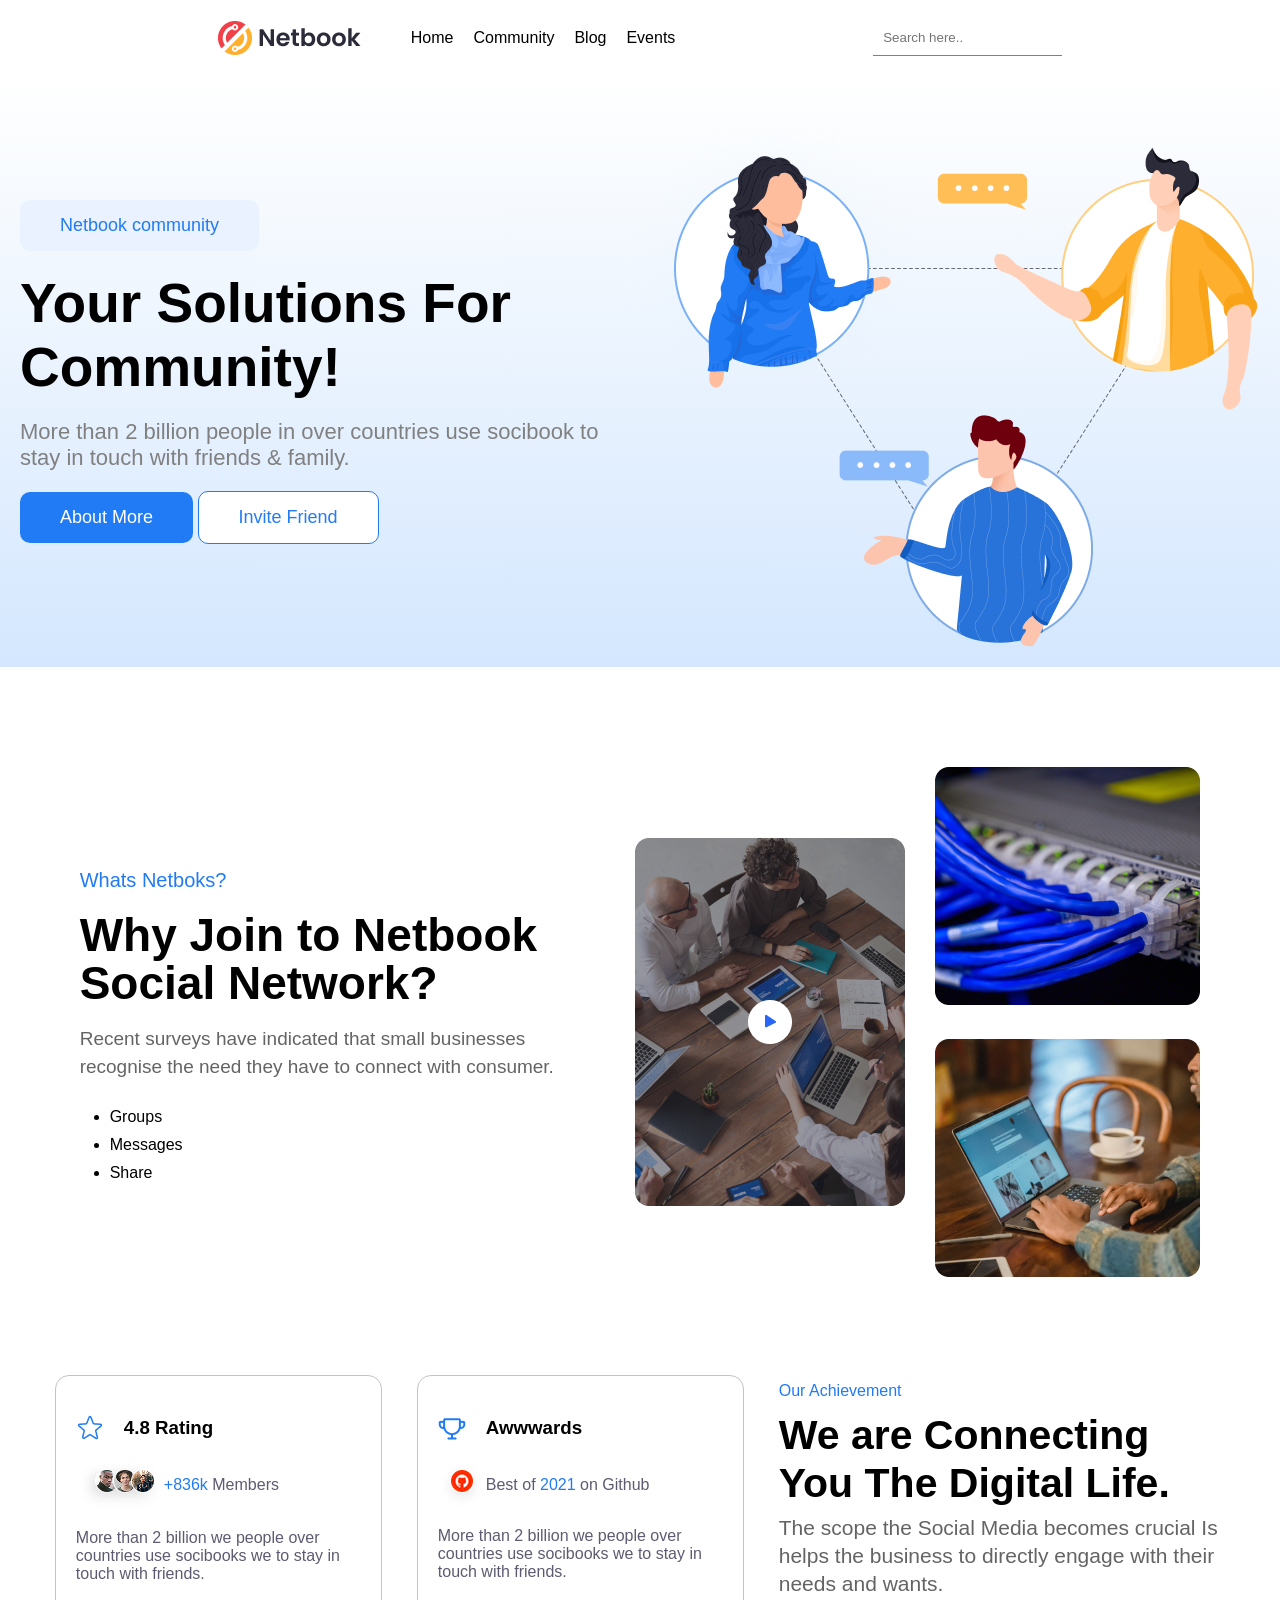
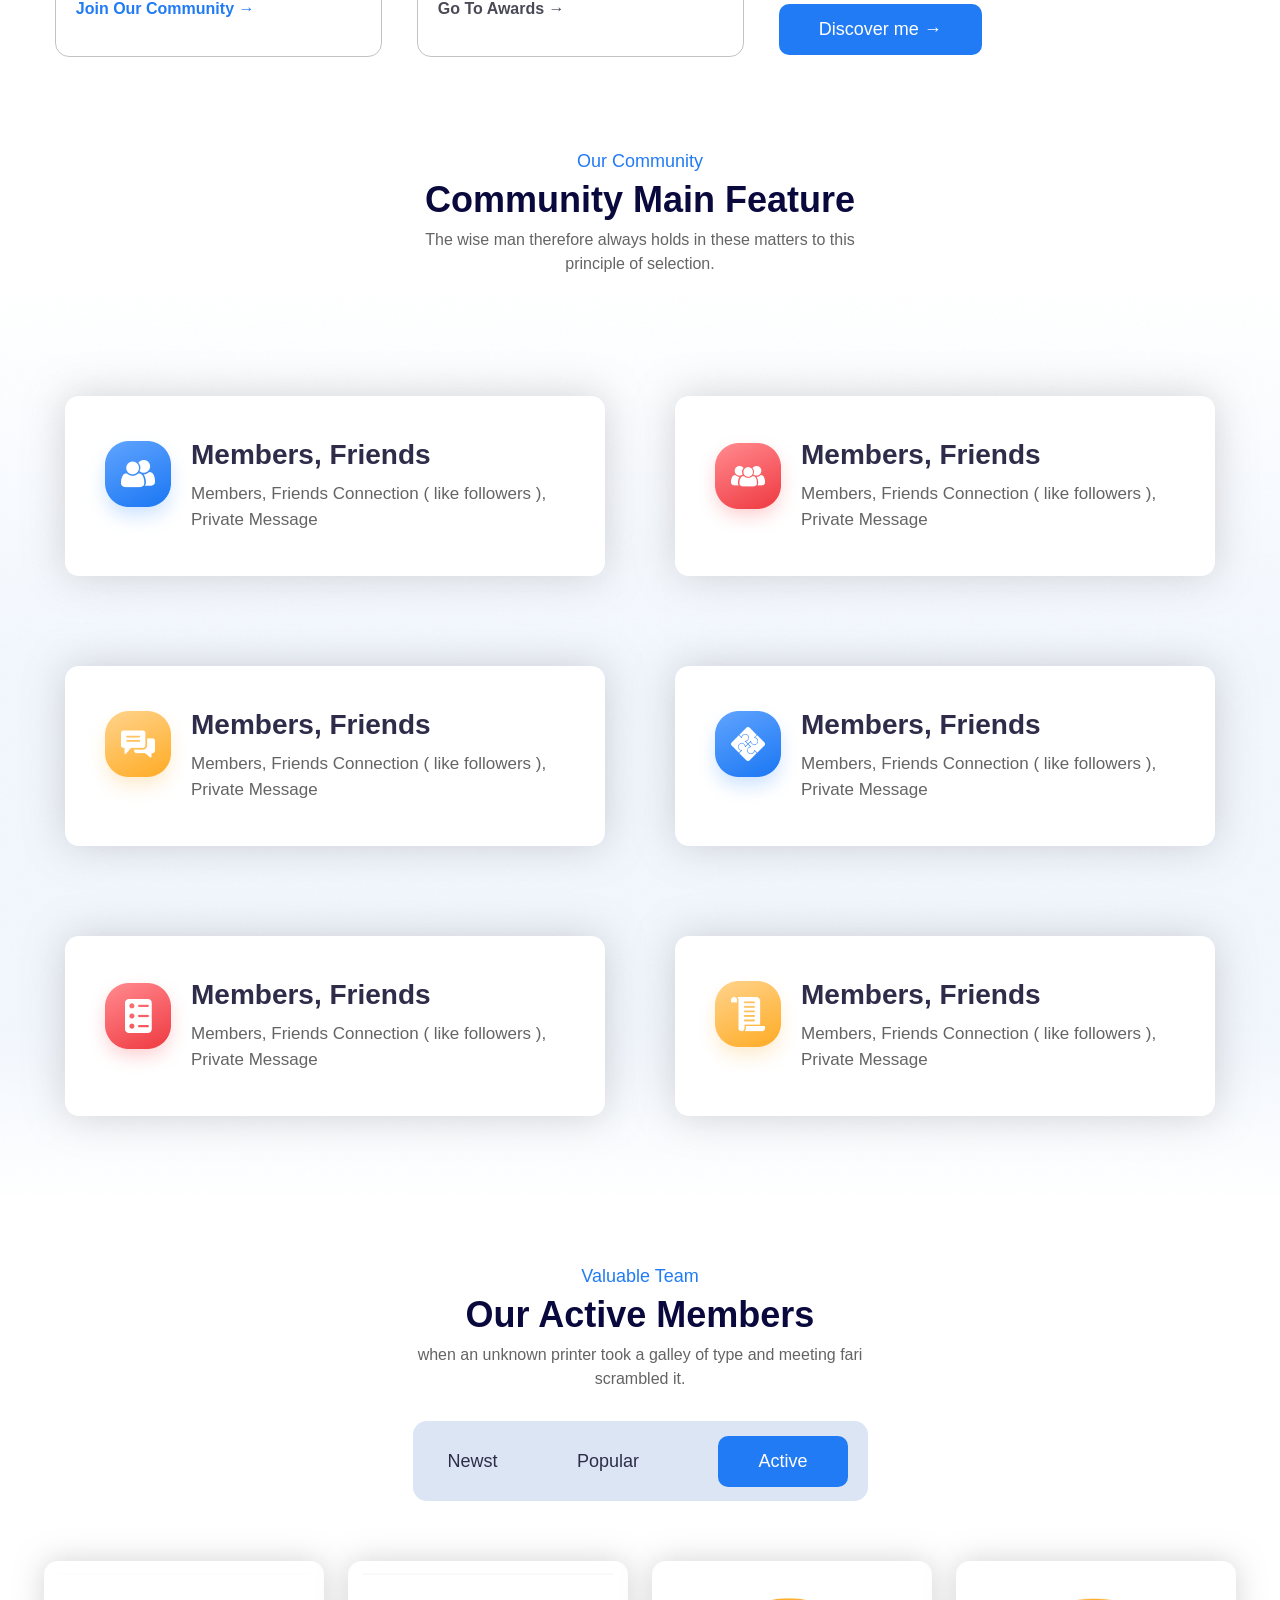
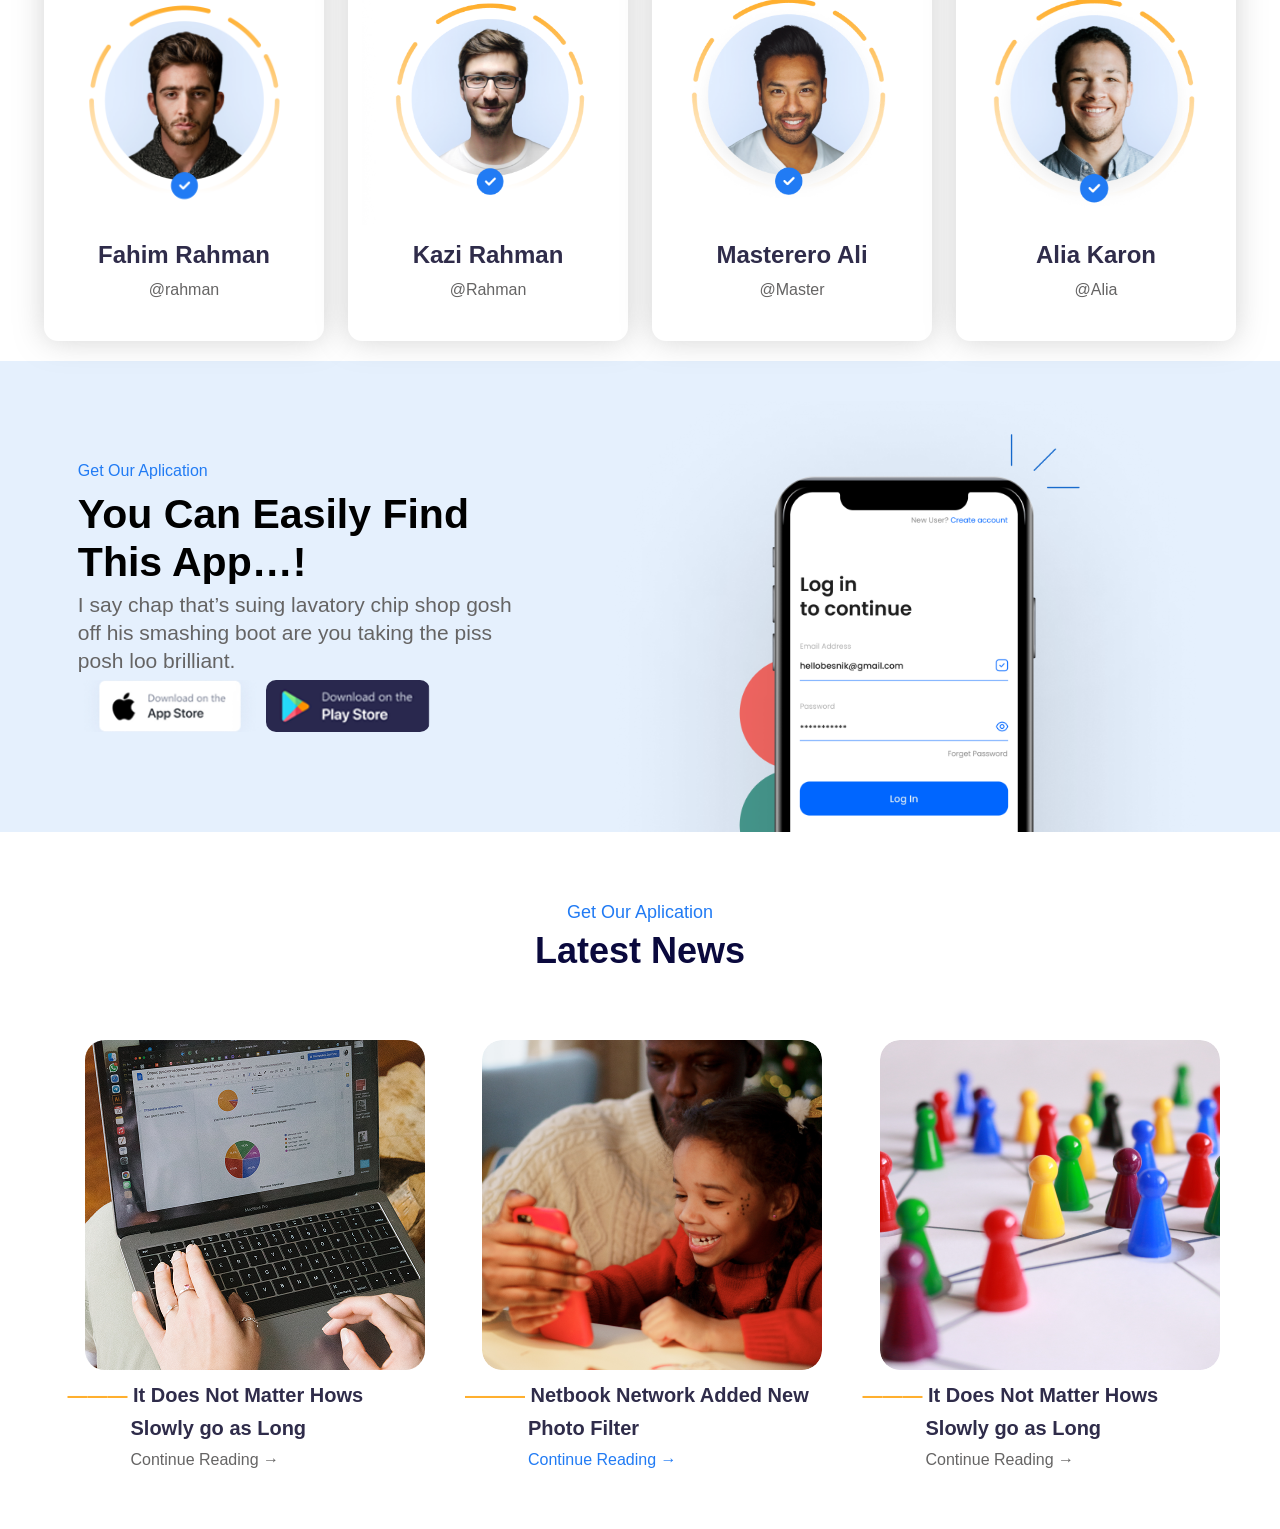
==== index.html @ cb1514e6 "first commit" ====
<!DOCTYPE html>
<html lang="en">

<head>
    <meta charset="UTF-8">
    <meta name="viewport" content="width=device-width, initial-scale=1.0">
    <title>Document</title>
    <link rel="stylesheet" href="./style.css">
</head>

<body>
    <header>
        <div>
            <img src="./forimg/logo (1).png" alt="">
            <nav>
                <p>Home</p>
                <p>Community</p>
                <p>Blog</p>
                <p>Events</p>
            </nav>
        </div>
        <input type="text" placeholder="Search here..">
    </header>
    <section class="section1">
        <aside>
            <button>Netbook community</button>
            <h1>Your Solutions For Community!</h1>
            <p>More than 2 billion people in over countries use socibook to stay in touch with friends & family.</p>
            <div>
                <button>About More</button>
                <button>Invite Friend</button>
            </div>
        </aside>
        <img src="./forimg/Iamge.png" alt="">
    </section>

    <section class="section2">
        <aside>
            <p class="pt">Whats Netboks?</p>
            <h1>Why Join to Netbook Social Network?</h1>
            <p>Recent surveys have indicated that small businesses recognise the need they have to connect with
                consumer.</p>
            <ul>
                <li>Groups</li>
                <li>Messages</li>
                <li>Share</li>
            </ul>
        </aside>
        <div class="main">
            <div><img src="./forimg/Image (4).png" alt=""></div>
            <div class="m2">
                <div><img src="./forimg/Image (5).png" alt=""></div>
                <div><img src="./forimg/Image (6).png" alt=""></div>
            </div>
        </div>
    </section>


    <section class="section3">
        <div class="card">
            <div style="display: flex;align-items: center;gap: 20px;">
                <img src="./forimg/Star.png" alt="">
                <h3>4.8 Rating</h3>
            </div>
            <div style="display: flex;align-items: center;gap: 0px;">
                <img src="./forimg/people.png" alt="">
                <p><span style="color: #217BF4;">+836k</span> Members</p>
            </div>
            <p>More than 2 billion we people over countries use socibooks we to stay in touch with friends.</p>
            <h4 style="color: rgba(33, 123, 244, 1);">Join Our Community →</h4>
        </div>

        <div class="card">
            <div style="display: flex;align-items: center;gap: 20px;">
                <img src="./forimg/Trophy.png" alt="">
                <h3>Awwwards</h3>
            </div>
            <div style="display: flex;align-items: center;gap: 0px;">
                <img src="./forimg/Ellipse 14.png" alt="">
                <p>Best of <span style="color: #217BF4;">2021</span> on Github</p>
            </div>
            <p>More than 2 billion we people over countries use socibooks we to stay in touch with friends.</p>
            <h4 style="color: rgba(74, 74, 86, 1);">Go To Awards →</h4>
        </div>

        <aside>
            <p class="pt">Our Achievement</p>
            <h1>We are Connecting You The Digital Life.</h1>
            <p>The scope the Social Media becomes crucial Is helps the business to directly engage with their needs and
                wants.</p>
            <button>Discover me →</button>
        </aside>
    </section>

    <div class="zag">
        <h3>Our Community</h3>
        <h1>Community Main Feature</h1>
        <p>The wise man therefore always holds in these matters to this principle of selection.</p>
    </div>
    <section class="section4">
        <div class="card2">
            <div><img src="./forimg/Icon (5).png" alt=""></div>
            <div class="rt">
                <h2>Members, Friends</h2>
                <p>Members, Friends Connection ( like followers ), Private Message</p>
            </div>
        </div>
        <div class="card2">
            <div><img src="./forimg/Icon (6).png" alt=""></div>
            <div class="rt">
                <h2>Members, Friends</h2>
                <p>Members, Friends Connection ( like followers ), Private Message</p>
            </div>
        </div>
        <div class="card2">
            <div><img src="./forimg/Icon (7).png" alt=""></div>
            <div class="rt">
                <h2>Members, Friends</h2>
                <p>Members, Friends Connection ( like followers ), Private Message</p>
            </div>
        </div>
        <div class="card2">
            <div><img src="./forimg/Icon (8).png" alt=""></div>
            <div class="rt">
                <h2>Members, Friends</h2>
                <p>Members, Friends Connection ( like followers ), Private Message</p>
            </div>
        </div>
        <div class="card2">
            <div><img src="./forimg/Icon (9).png" alt=""></div>
            <div class="rt">
                <h2>Members, Friends</h2>
                <p>Members, Friends Connection ( like followers ), Private Message</p>
            </div>
        </div>
        <div class="card2">
            <div><img src="./forimg/Icon (10).png" alt=""></div>
            <div class="rt">
                <h2>Members, Friends</h2>
                <p>Members, Friends Connection ( like followers ), Private Message</p>
            </div>
        </div>
    </section>


    <div class="zag">
        <h3>Valuable Team</h3>
        <h1>Our Active Members</h1>
        <p>when an unknown printer took a galley of type and meeting fari scrambled it.</p>
    </div>

    <div class="select">
        <p>Newst</p>
        <p>Popular</p>
        <button>Active</button>
    </div>

    <section class="section5">
        <div class="card3">
            <div><img src="./forimg/Снимок экрана 2026-04-15 143748.png" alt=""></div>
            <h3>Fahim Rahman</h3>
            <p>@rahman</p>
        </div>
        <div class="card3">
            <div><img src="./forimg/Снимок экрана 2026-04-15 144912.png" alt=""></div>
            <h3>Kazi Rahman</h3>
            <p>@Rahman</p>
        </div>
        <div class="card3">
            <div><img src="./forimg/Снимок экрана 2026-04-15 144922.png" alt=""></div>
            <h3>Masterero Ali</h3>
            <p>@Master</p>
        </div>
        <div class="card3">
            <div><img src="./forimg/Снимок экрана 2026-04-15 144932.png" alt=""></div>
            <h3>Alia Karon</h3>
            <p>@Alia</p>
        </div>
    </section>


    <section class="section6">
        <aside>
            <p class="pt">Get Our Aplication</p>
            <h1>You Can Easily Find This App…!</h1>
            <p>I say chap that’s suing lavatory chip shop gosh off his smashing boot are you taking the piss posh loo
                brilliant.</p>
            <div>
                <button></button>
                <button class="bt22"></button>
            </div>
        </aside>

        <img src="./forimg/mobile muckup.png" alt="">
    </section>


    <div class="zag">
        <h3>Get Our Aplication</h3>
        <h1>Latest News</h1>
    </div>

    <section class="section7">
        <div class="card4">
            <div><img src="./forimg/pexels-meruyert-gonullu-6589064.png" alt=""></div>
            <h3><span style="color: rgba(255, 175, 46, 1);">———</span> It Does Not Matter Hows </h3>
            <h3 style="margin-left: 18%;">Slowly go as Long</h3>
            <p style="margin-left: 18%;">Continue Reading →</p>
        </div>
        <div class="card4">
            <div><img src="./forimg/Image (7).png" alt=""></div>
            <h3><span style="color: rgba(255, 175, 46, 1);">———</span> Netbook Network Added New</h3>
            <h3 style="margin-left: 18%;">Photo Filter</h3>
            <p style="color: #217BF4;margin-left: 18%;">Continue Reading →</p>
        </div>
        <div class="card4">
            <div><img src="./forimg/Image (8).png" alt=""></div>
            <h3><span style="color: rgba(255, 175, 46, 1);">———</span> It Does Not Matter Hows </h3>
            <h3 style="margin-left: 18%;">Slowly go as Long</h3>
            <p style="margin-left: 18%;">Continue Reading →</p>
        </div>
    </section>

</body>

</html>
---- style.css ----
* {
  margin: 0;
  padding: 0;
  font-family: sans-serif;
}

header {
  display: flex;
  justify-content: space-evenly;
  align-items: center;
  padding: 20px;
  max-width: 1250px;
  margin: auto;
}
header div {
  display: flex;
  gap: 50px;
  align-items: center;
}
header div nav {
  display: flex;
  gap: 20px;
}
header input {
  padding: 10px;
  border: none;
  outline: none;
  border-bottom: 1px solid gray;
}

.section1 {
  display: flex;
  justify-content: space-evenly;
  align-items: center;
  padding: 20px;
  max-width: 1250px;
  margin: auto;
  background: linear-gradient(rgba(212, 231, 254, 0), rgb(212, 231, 254));
}
.section1 aside {
  display: flex;
  flex-direction: column;
  gap: 20px;
  align-items: start;
}
.section1 aside h1 {
  font-size: 55px;
}
.section1 aside p {
  font-size: 22px;
  color: gray;
}
.section1 aside button {
  padding: 15px 40px;
  font-size: 18px;
  background-color: #217BF4;
  border: none;
  border-radius: 10px;
  color: white;
  background-color: #E9F2FE;
  color: #217BF4;
}
.section1 aside div button {
  padding: 15px 40px;
  font-size: 18px;
  background-color: #217BF4;
  border: none;
  border-radius: 10px;
  color: white;
}
.section1 aside div button:last-child {
  padding: 15px 40px;
  font-size: 18px;
  background-color: #217BF4;
  border: none;
  border-radius: 10px;
  color: white;
  border: 1px solid #217BF4;
  color: #217BF4;
  background-color: white;
}

.section2 {
  display: flex;
  justify-content: space-evenly;
  align-items: center;
  padding: 20px;
  max-width: 1250px;
  margin: auto;
  margin-top: 80px;
}
.section2 .main {
  display: flex;
  align-items: center;
  gap: 30px;
}
.section2 .main .m2 {
  display: flex;
  flex-direction: column;
  row-gap: 30px;
}
.section2 aside {
  width: 40%;
  height: 350px;
  display: flex;
  flex-direction: column;
  justify-content: space-evenly;
}
.section2 aside h1 {
  font-size: 46px;
  font-weight: 700;
  line-height: 48px;
}
.section2 aside .pt {
  font-size: 20px;
  color: rgb(33, 123, 244);
}
.section2 aside p {
  font-size: 19px;
  line-height: 28px;
  font-weight: 400;
  color: rgb(101, 100, 100);
}
.section2 aside ul {
  margin-left: 30px;
}
.section2 aside ul li {
  margin-top: 10px;
}

.section3 {
  display: flex;
  justify-content: space-evenly;
  align-items: center;
  padding: 20px;
  max-width: 1250px;
  margin: auto;
  align-items: center;
  margin-top: 50px;
}
.section3 .card {
  width: 23%;
  height: 240px;
  padding: 20px;
  display: flex;
  flex-direction: column;
  justify-content: space-evenly;
  border: 1px solid rgba(94, 94, 94, 0.37);
  border-radius: 14px;
  align-items: start;
}
.section3 .card p {
  color: rgb(93, 91, 112);
}
.section3 aside {
  width: 36%;
  height: 290px;
  display: flex;
  flex-direction: column;
  justify-content: space-evenly;
  align-items: start;
}
.section3 aside h1 {
  font-size: 41px;
  font-weight: 700;
  line-height: 48px;
}
.section3 aside .pt {
  font-size: 16px;
  color: rgb(33, 123, 244);
}
.section3 aside p {
  font-size: 21px;
  line-height: 28px;
  font-weight: 400;
  color: rgb(101, 100, 100);
}
.section3 aside ul {
  margin-left: 30px;
}
.section3 aside ul li {
  margin-top: 10px;
}
.section3 aside button {
  padding: 15px 40px;
  font-size: 18px;
  background-color: #217BF4;
  border: none;
  border-radius: 10px;
  color: white;
}

.zag {
  max-width: 460px;
  text-align: center;
  margin: auto;
  margin-top: 70px;
}
.zag h3 {
  font-size: 18px;
  color: rgb(33, 123, 244);
  font-weight: 500;
}
.zag h1 {
  font-size: 36px;
  font-weight: 700;
  line-height: 36px;
  color: rgb(10, 9, 61);
  margin-top: 10px;
}
.zag p {
  font-size: 16px;
  font-weight: 400;
  line-height: 24px;
  color: rgb(101, 100, 100);
  margin-top: 10px;
}

.section4 {
  display: flex;
  justify-content: space-evenly;
  align-items: center;
  padding: 20px;
  max-width: 1250px;
  margin: auto;
  flex-wrap: wrap;
  gap: 70px;
  justify-content: center;
  margin-top: 20px;
  background-image: url(./forimg/base.png);
  background-position: center;
  background-repeat: no-repeat;
  background-size: cover;
  padding-bottom: 80px;
  padding-top: 80px;
}
.section4 .card2 {
  width: 500px;
  height: 140px;
  background-color: rgb(255, 255, 255);
  padding: 20px;
  display: flex;
  justify-content: space-evenly;
  align-items: center;
  border-radius: 14px;
  box-shadow: 0px 0px 40px rgba(128, 128, 128, 0.34);
  margin-top: 20px;
}
.section4 .card2 h2 {
  font-size: 28px;
  font-weight: 600;
  color: rgb(47, 44, 74);
  margin-bottom: 10px;
}
.section4 .card2 p {
  font-size: 17px;
  font-weight: 400;
  line-height: 26px;
  color: rgb(101, 100, 100);
}

.select {
  width: 400px;
  height: 40px;
  background-color: rgba(0, 72, 168, 0.14);
  margin: auto;
  margin-top: 30px;
  padding: 20px 35px;
  padding-right: 20px;
  display: flex;
  justify-content: space-between;
  align-items: center;
  border-radius: 14px;
}
.select p {
  font-size: 18px;
  font-weight: 500;
  color: rgb(47, 44, 74);
}
.select button {
  padding: 15px 40px;
  font-size: 18px;
  background-color: #217BF4;
  border: none;
  border-radius: 10px;
  color: white;
}

.section5 {
  display: flex;
  justify-content: space-evenly;
  align-items: center;
  padding: 20px;
  max-width: 1250px;
  margin: auto;
  margin-top: 40px;
}
.section5 .card3 {
  width: 280px;
  height: 350px;
  background-color: rgb(255, 255, 255);
  display: flex;
  flex-direction: column;
  align-items: center;
  justify-content: space-evenly;
  text-align: center;
  box-shadow: 0px 0px 30px rgba(128, 128, 128, 0.341);
  border-radius: 14px;
  padding-bottom: 30px;
}
.section5 .card3 img {
  width: 90%;
}
.section5 .card3 h3 {
  font-size: 24px;
  font-weight: 600;
  color: rgb(47, 44, 74);
}
.section5 .card3 p {
  font-size: 16px;
  font-weight: 400;
  color: rgb(101, 100, 100);
}

.section6 {
  display: flex;
  justify-content: space-evenly;
  align-items: center;
  padding: 20px;
  max-width: 1250px;
  margin: auto;
  background-color: rgb(229, 240, 253);
  margin-bottom: 70px;
}
.section6 aside {
  width: 36%;
  height: 290px;
  display: flex;
  flex-direction: column;
  justify-content: space-evenly;
  align-items: start;
}
.section6 aside h1 {
  font-size: 41px;
  font-weight: 700;
  line-height: 48px;
}
.section6 aside .pt {
  font-size: 16px;
  color: rgb(33, 123, 244);
}
.section6 aside p {
  font-size: 21px;
  line-height: 28px;
  font-weight: 400;
  color: rgb(101, 100, 100);
}
.section6 aside ul {
  margin-left: 30px;
}
.section6 aside ul li {
  margin-top: 10px;
}
.section6 aside button {
  padding: 15px 40px;
  font-size: 18px;
  background-color: #217BF4;
  border: none;
  border-radius: 10px;
  color: white;
  background-image: url(./forimg/image\ 288.png);
  background-position: center;
  background-size: cover;
  background-repeat: no-repeat;
  padding: 0;
  width: 184px;
  height: 52px;
  background-color: rgba(0, 0, 255, 0);
}
.section6 aside .bt22 {
  padding: 15px 40px;
  font-size: 18px;
  background-color: #217BF4;
  border: none;
  border-radius: 10px;
  color: white;
  background-image: url(./forimg/image\ 289\ \(2\).png);
  background-position: center;
  background-size: cover;
  background-repeat: no-repeat;
  padding: 0;
  width: 164px;
  height: 52px;
  background-color: rgba(0, 0, 255, 0);
}
.section6 img {
  width: 50%;
  position: relative;
  top: 20px;
}

.section7 {
  display: flex;
  justify-content: space-evenly;
  align-items: center;
  padding: 20px;
  max-width: 1250px;
  margin: auto;
  margin-top: 40px;
}
.section7 .card4 {
  width: 350px;
  height: 450px;
  background-color: rgb(255, 255, 255);
  display: flex;
  flex-direction: column;
  align-items: start;
  justify-content: space-evenly;
  text-align: left;
  padding-bottom: 30px;
}
.section7 .card4 img {
  width: 100%;
  border-radius: 20px;
  margin-left: 5%;
}
.section7 .card4 h3 {
  font-size: 20px;
  font-weight: 600;
  color: rgb(47, 44, 74);
}
.section7 .card4 p {
  font-size: 16px;
  font-weight: 400;
  color: rgb(101, 100, 100);
}/*# sourceMappingURL=style.css.map */
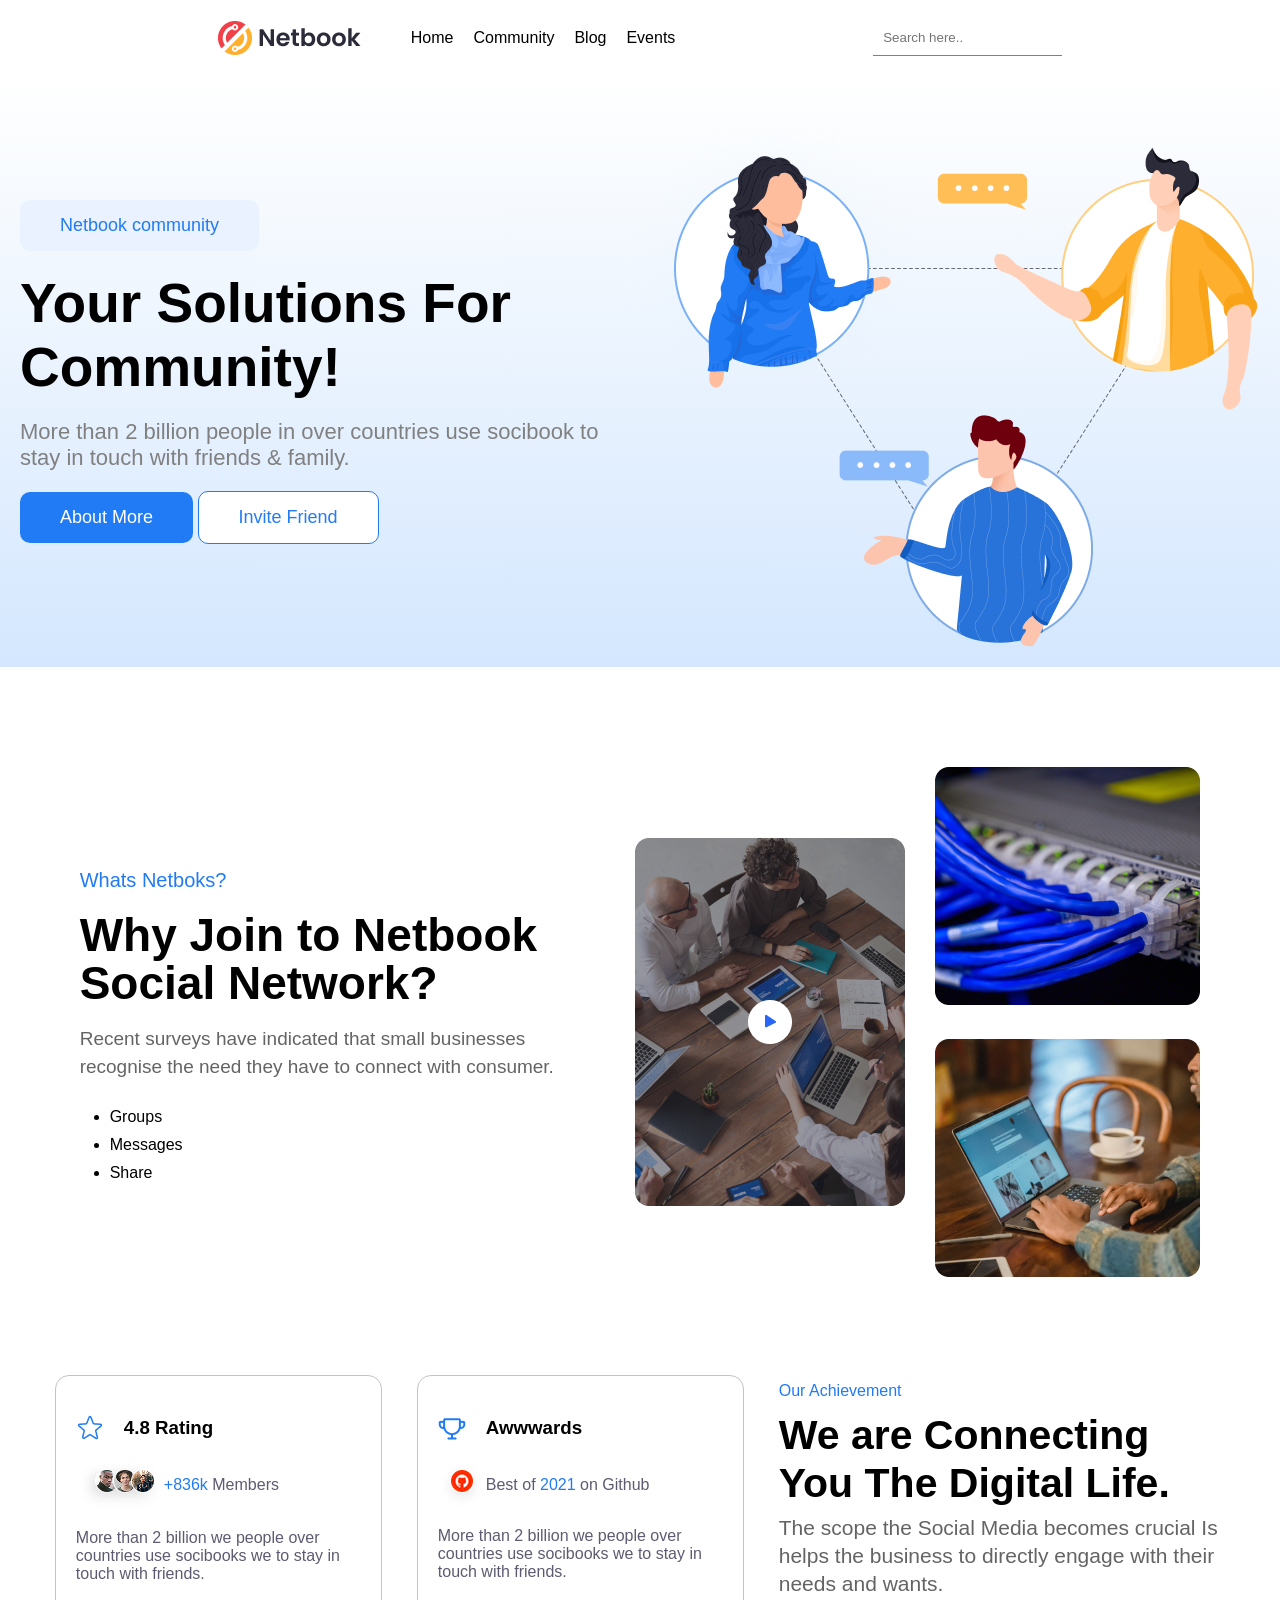
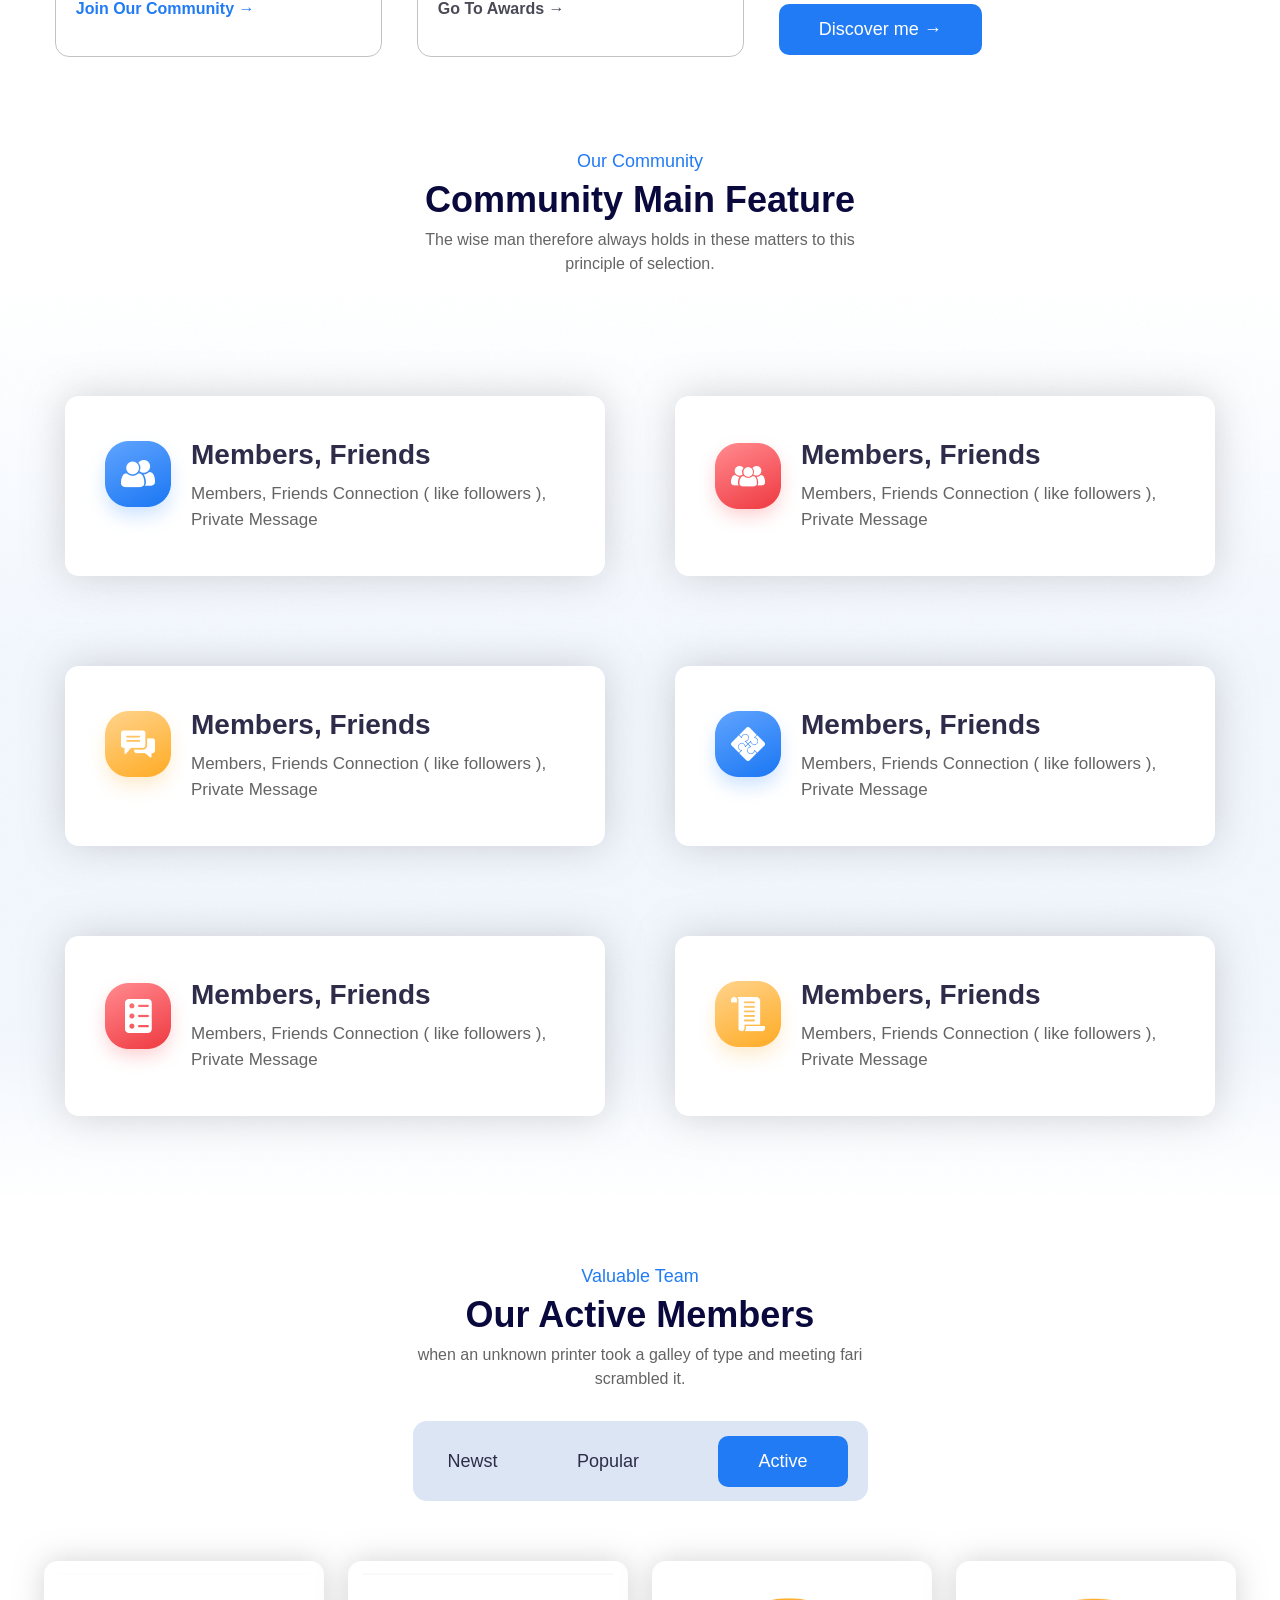
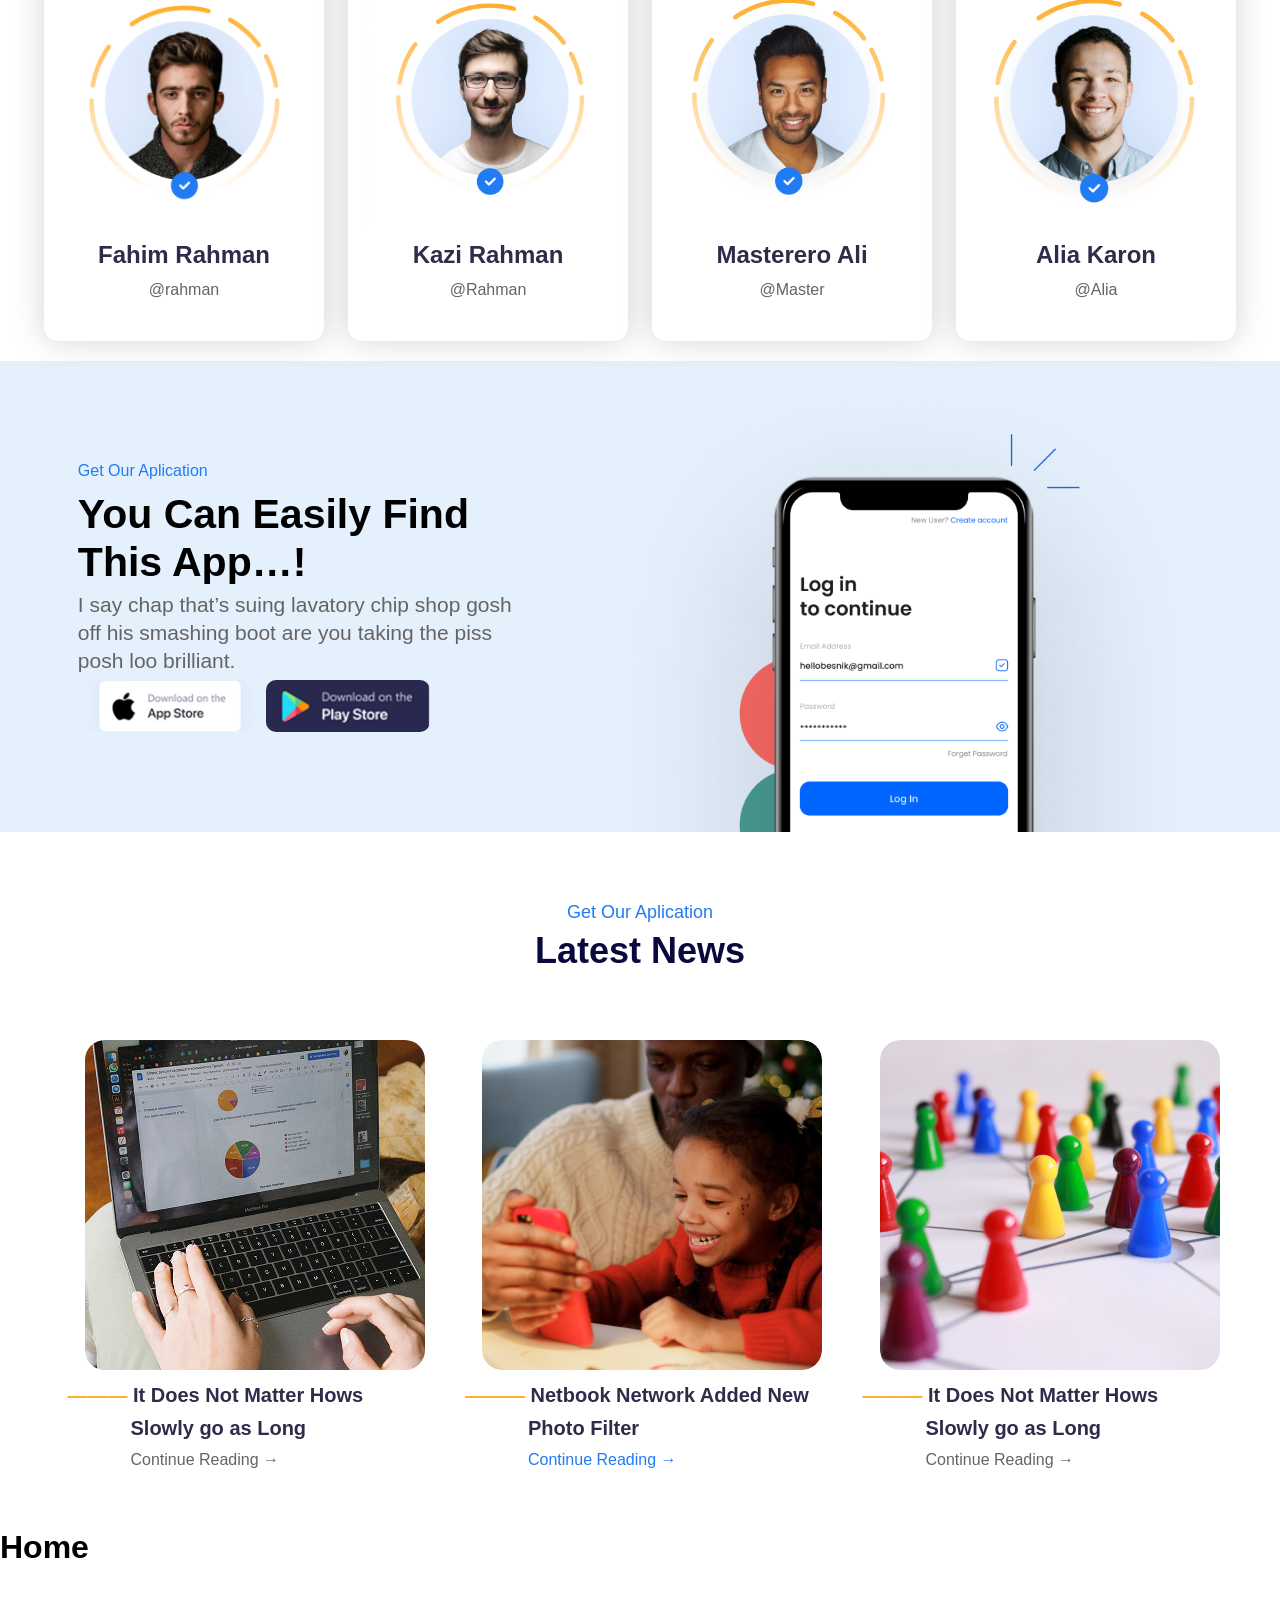
==== commit 4b6692be: "I wanna add footer" ====
--- a/index.html
+++ b/index.html
@@ -220,7 +220,20 @@
             <p style="margin-left: 18%;">Continue Reading →</p>
         </div>
     </section>
-
+    <footer>
+        <div class="foot1">
+            <div class="minifoot">
+                <h1>
+                    Home
+                </h1>
+                <BR></BR>
+                <p>Home
+                    Community
+                    Events
+                    Contact</p>
+            </div>
+        </div>
+    </footer>
 </body>
 
 </html>
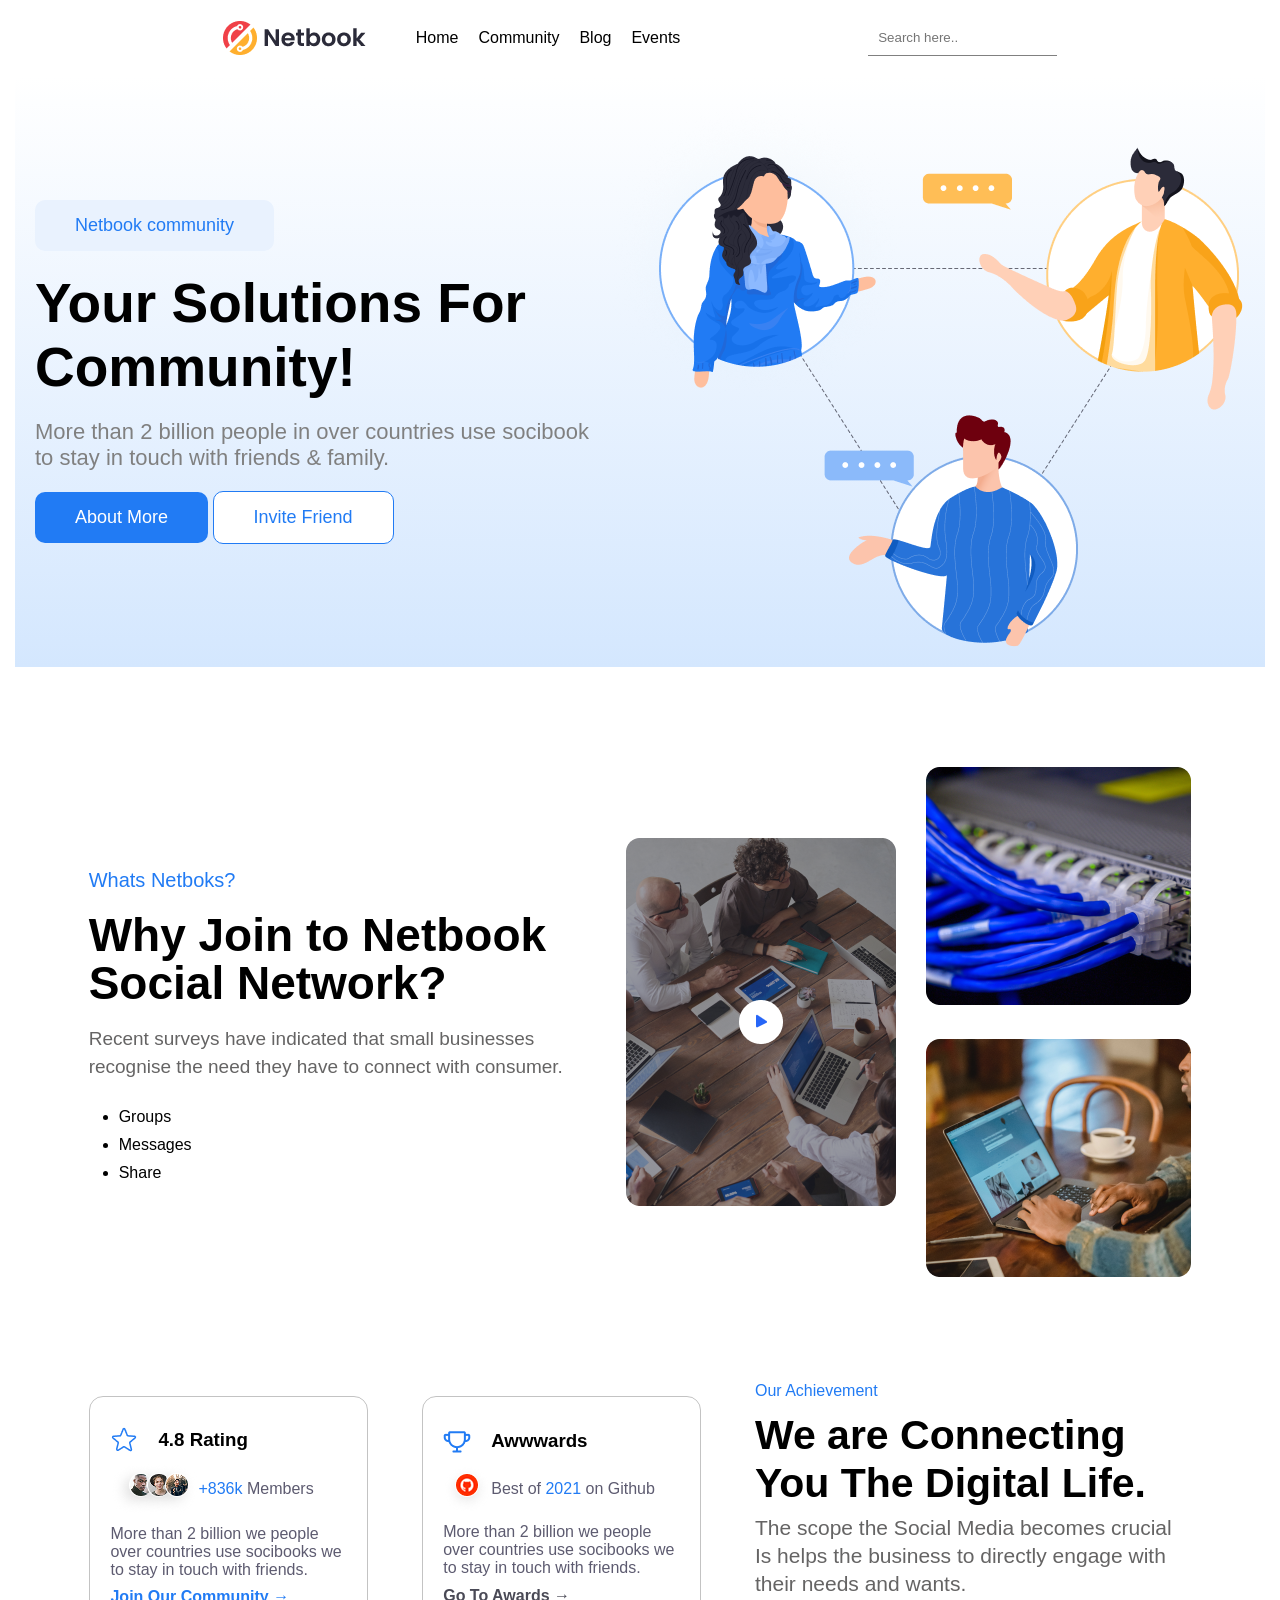
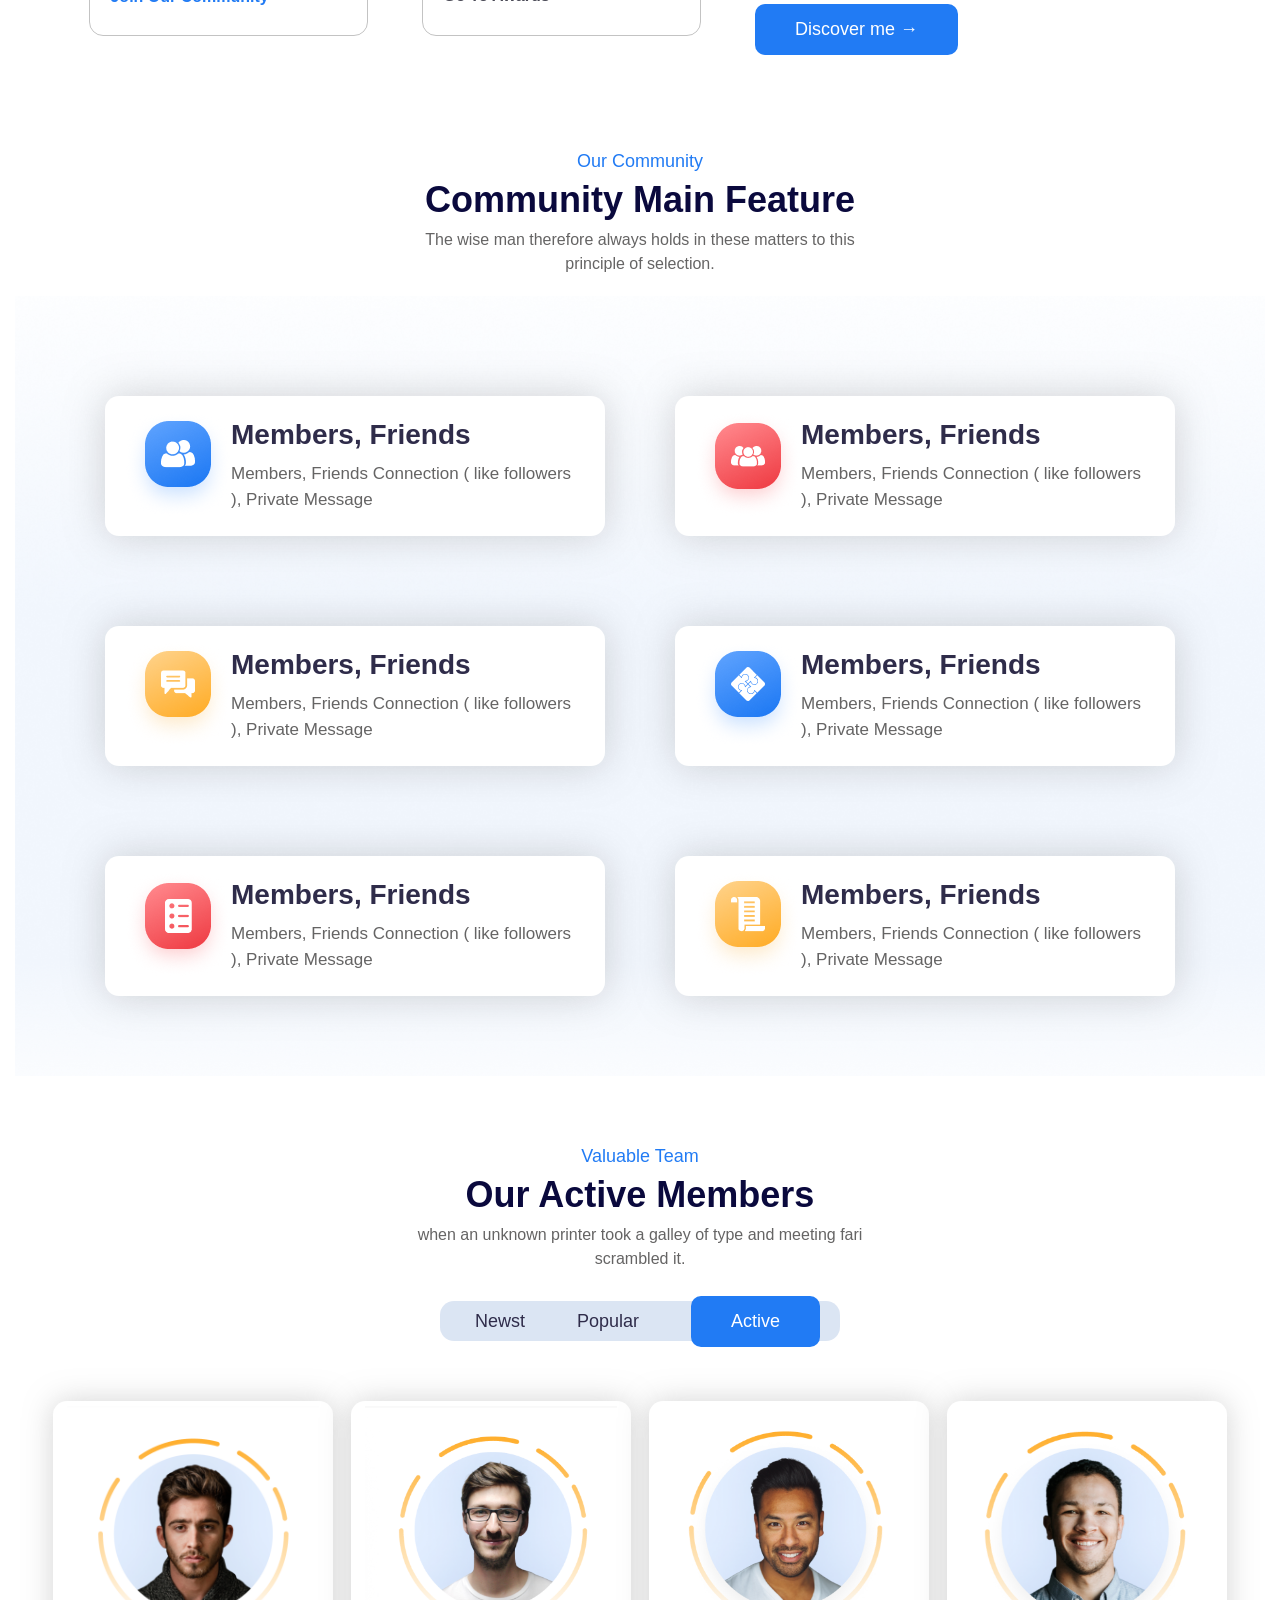
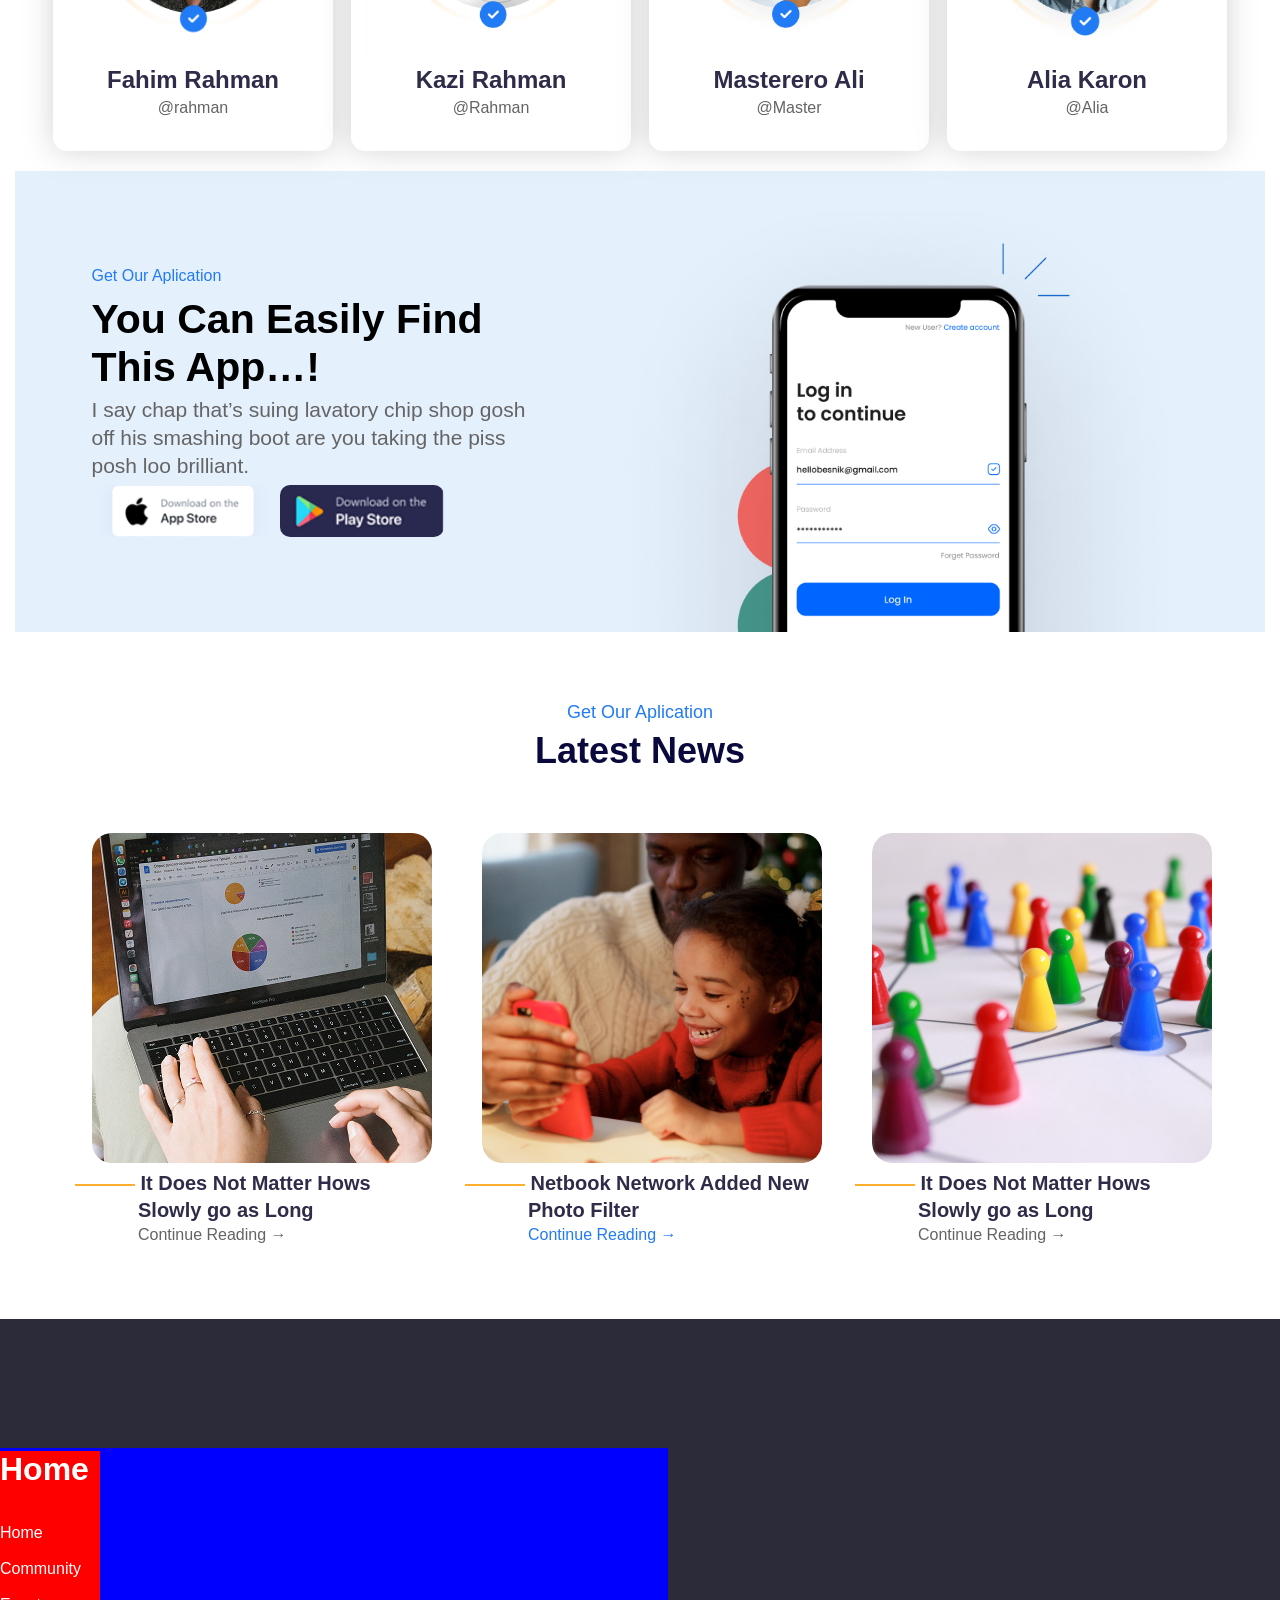
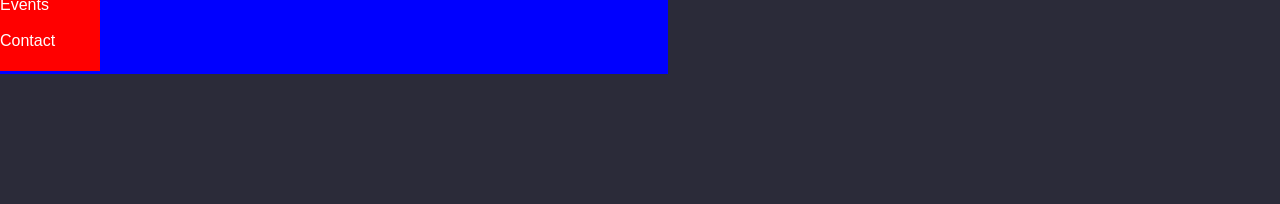
==== commit 968a7018: "I improved footer design" ====
--- a/index.html
+++ b/index.html
@@ -228,8 +228,11 @@
                 </h1>
                 <BR></BR>
                 <p>Home
+                    <BR></BR>
                     Community
+                    <BR></BR>
                     Events
+                    <BR></BR>
                     Contact</p>
             </div>
         </div>
--- a/style.css
+++ b/style.css
@@ -2,6 +2,7 @@
   margin: 0;
   padding: 0;
   font-family: sans-serif;
+  box-sizing: border-box;
 }
 
 header {
@@ -433,4 +434,36 @@
   font-size: 16px;
   font-weight: 400;
   color: rgb(101, 100, 100);
+}
+
+footer {
+  max-width: 1440px;
+  height: 485px;
+  background-color: #2B2B39;
+  color: white;
+  display: flex;
+  align-items: center;
+  margin: auto;
+  margin-top: 20px;
+}
+footer .foot1 {
+  width: 668px;
+  height: 226px;
+  display: flex;
+  align-items: center;
+  background-color: blue;
+}
+footer .foot1 .minifoot {
+  width: 100px;
+  height: 220px;
+  background-color: red;
+}
+footer .foot1 .minifoot .minifoot h1 {
+  font-size: 20px;
+  font-weight: 500;
+}
+footer .foot1 .minifoot .minifoot p {
+  font-weight: 400;
+  color: #E7E7E7;
+  font-size: 16px;
 }/*# sourceMappingURL=style.css.map */
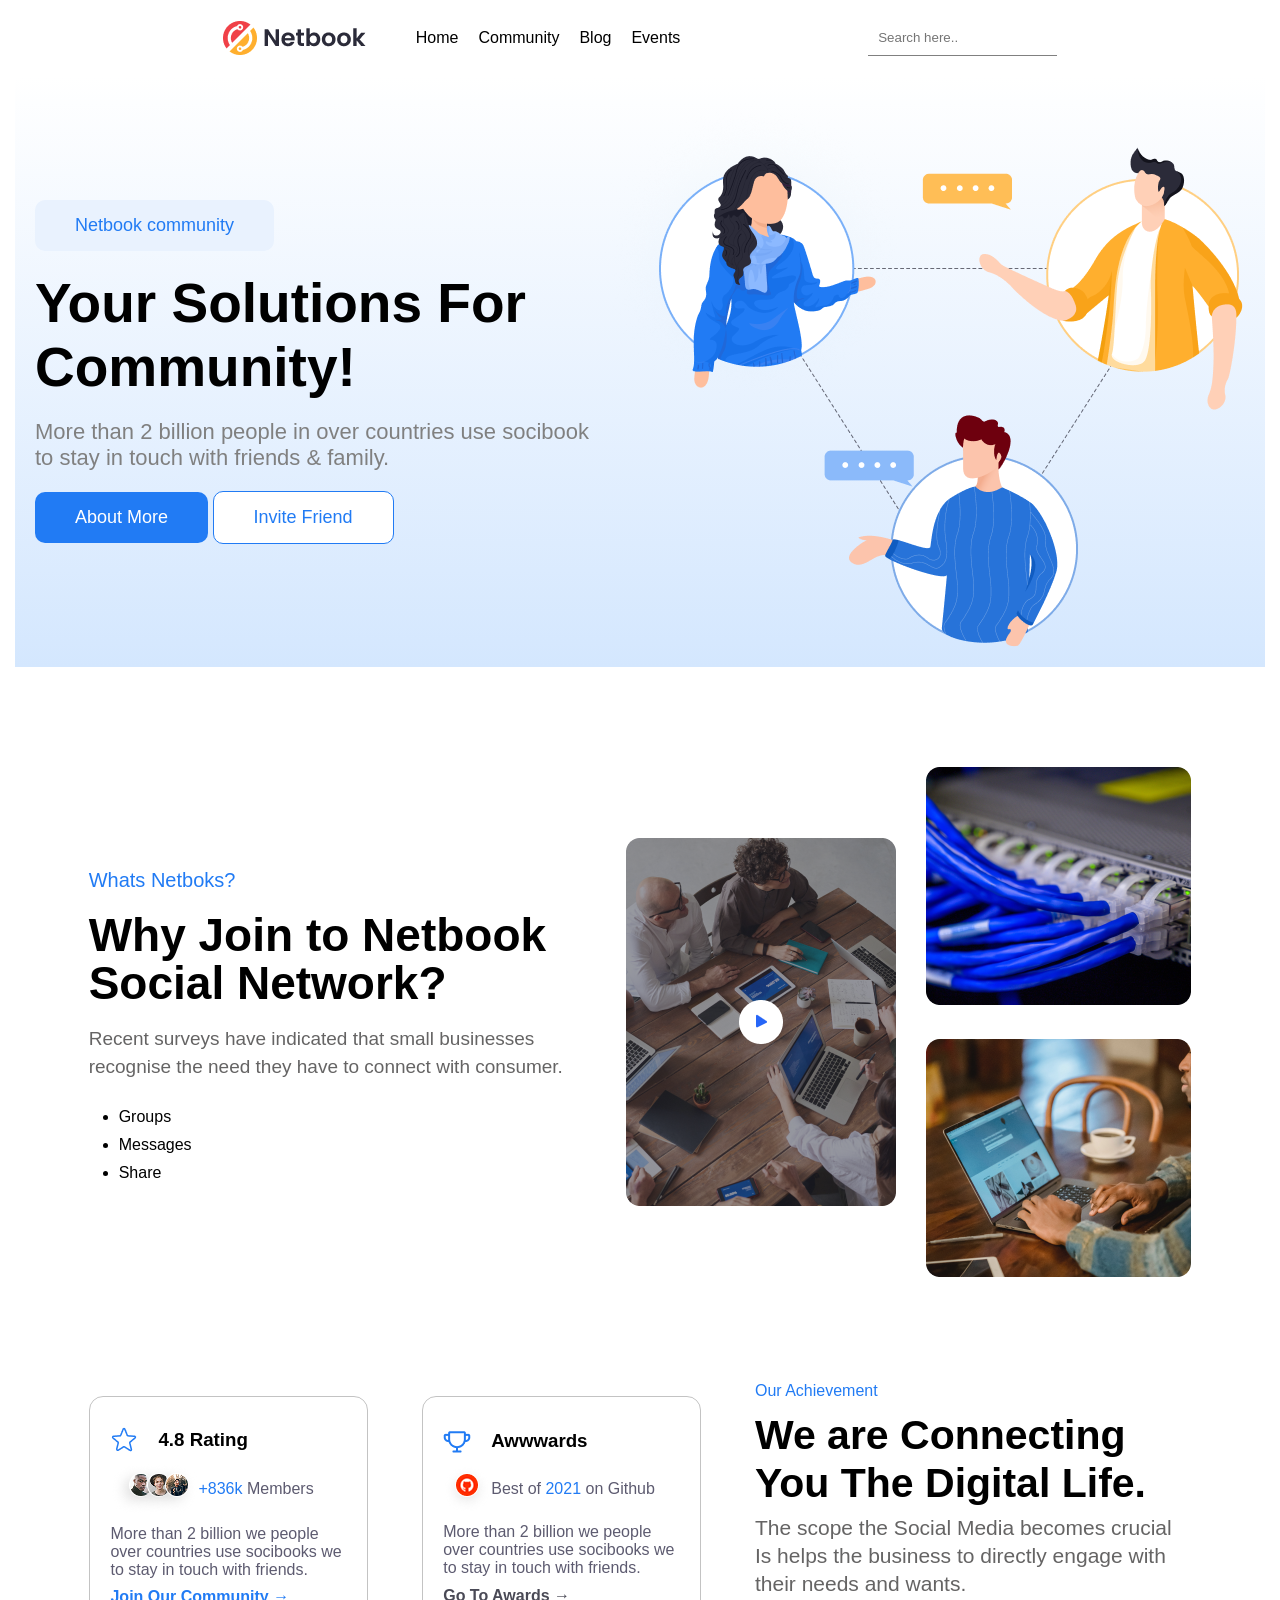
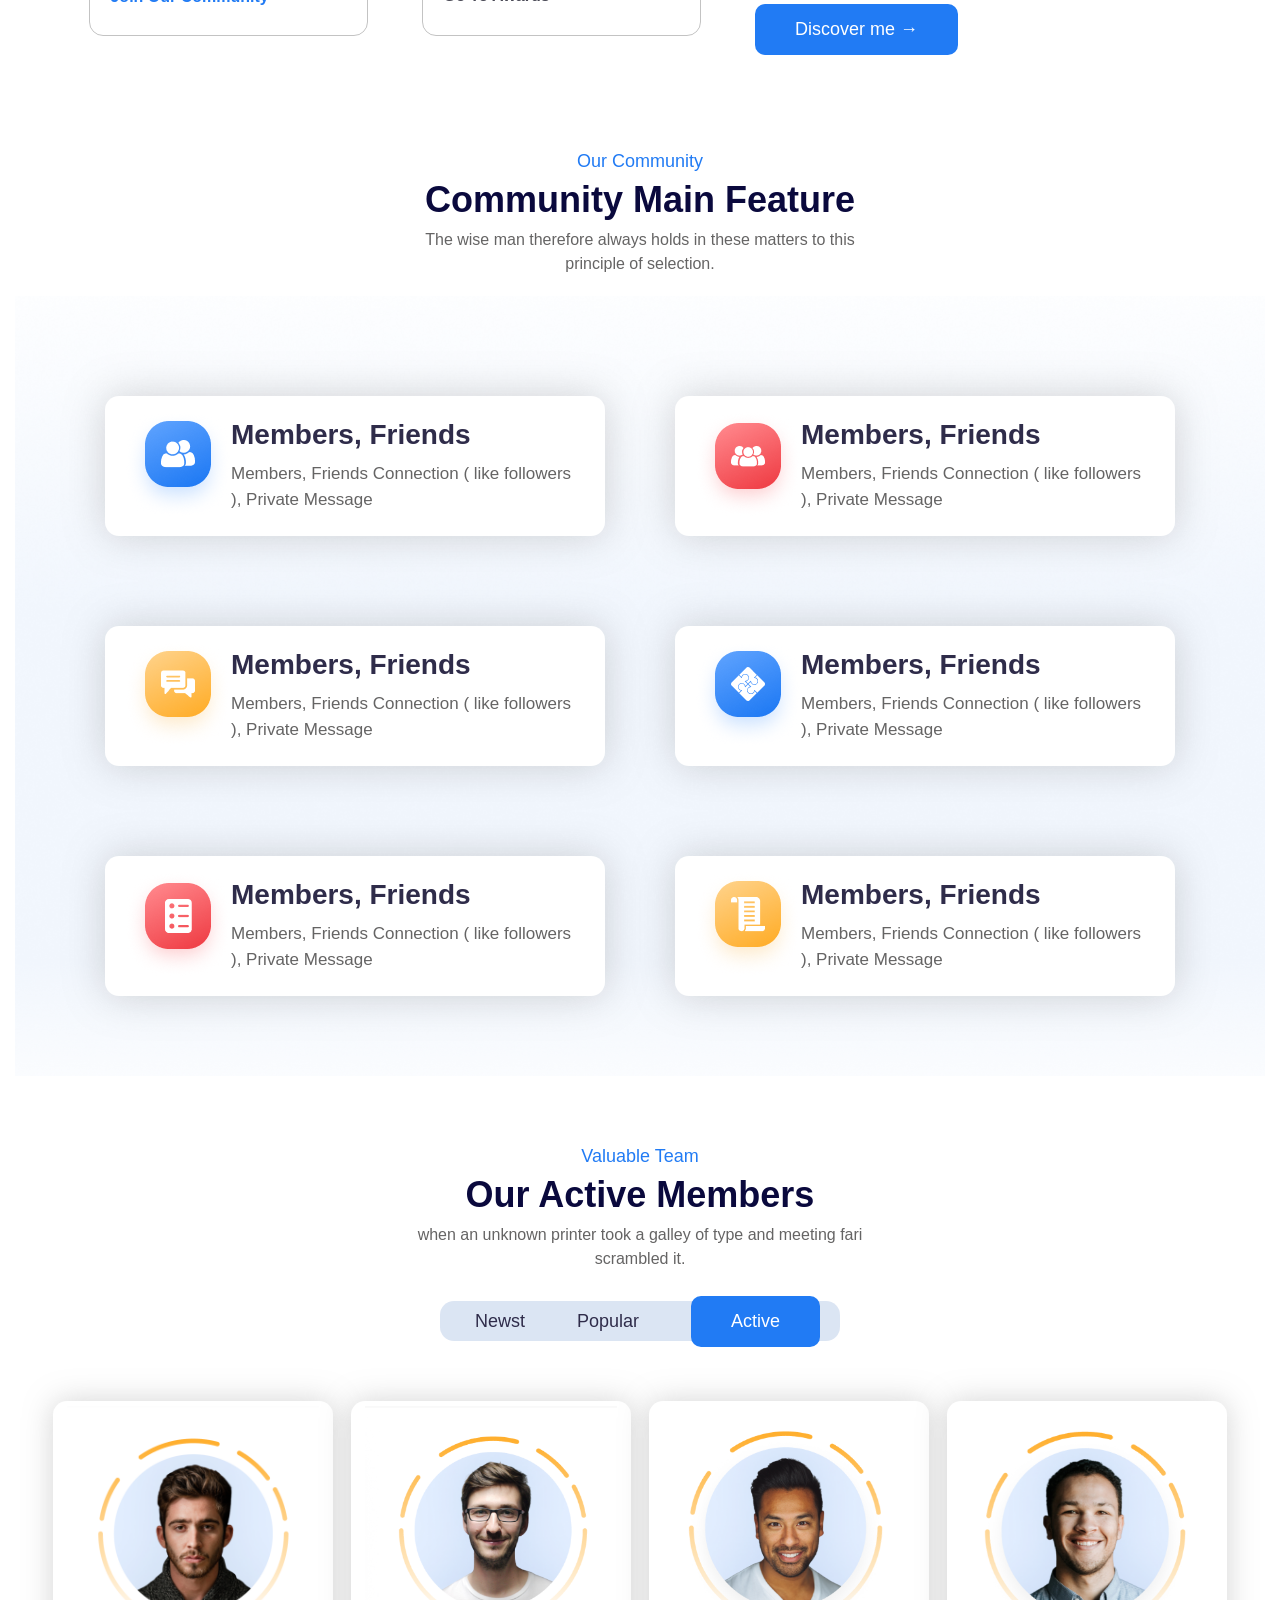
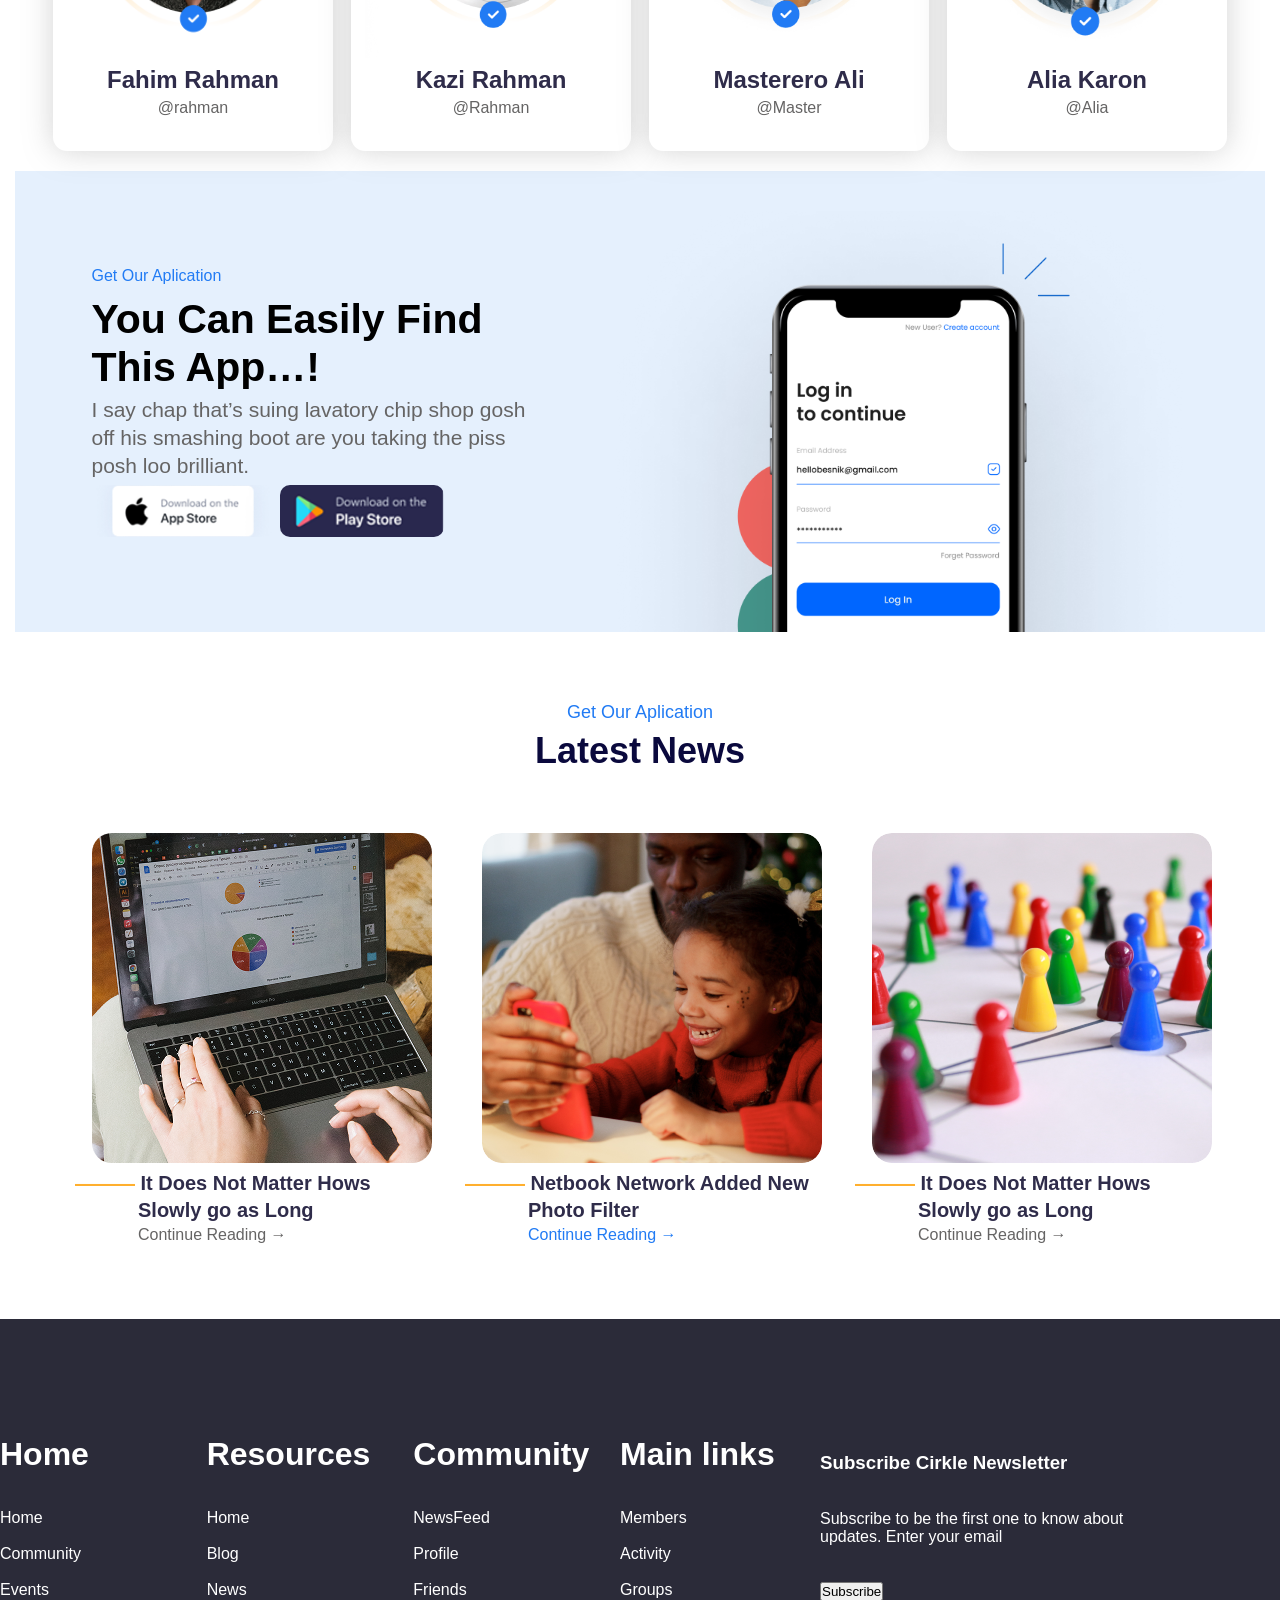
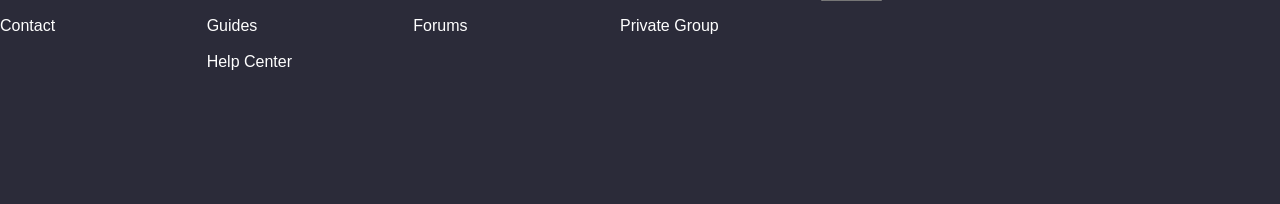
==== commit 3e742e61: "I just improved my footer again" ====
--- a/index.html
+++ b/index.html
@@ -235,6 +235,61 @@
                     <BR></BR>
                     Contact</p>
             </div>
+
+            <div class="minifoot">
+                <h1>
+                    Resources
+                </h1>
+                <BR></BR>
+                <p>Home
+                    <BR></BR>
+                    Blog
+                    <BR></BR>
+                    News
+                    <BR></BR>
+                    Guides
+                <BR></BR>
+            Help Center</p>
+            </div>
+
+            <div class="minifoot">
+                <h1>
+                    Community
+                </h1>
+                <BR></BR>
+                <p>NewsFeed
+                    <BR></BR>
+                    Profile
+                    <BR></BR>
+                    Friends
+                    <BR></BR>
+                    Forums</p>
+            </div>
+
+            <div class="minifoot">
+                <h1>
+                    Main links
+                </h1>
+                <BR></BR>
+                <p>Members
+                    <BR></BR>
+                    Activity
+                    <BR></BR>
+                    Groups
+                    <BR></BR>
+                    Private Group</p>
+            </div>
+        </div>
+
+        <div class="foot2">
+            <h3>Subscribe Cirkle Newsletter</h3>
+            <BR></BR>
+            <p>Subscribe to be the first one to know about updates. 
+                Enter your email</p>
+                <BR></BR>
+            <button class="subs">
+                Subscribe
+            </button>
         </div>
     </footer>
 </body>
--- a/style.css
+++ b/style.css
@@ -447,23 +447,26 @@
   margin-top: 20px;
 }
 footer .foot1 {
-  width: 668px;
+  width: 820px;
   height: 226px;
   display: flex;
   align-items: center;
-  background-color: blue;
+  justify-content: space-between;
 }
 footer .foot1 .minifoot {
-  width: 100px;
-  height: 220px;
-  background-color: red;
+  width: 200px;
+  height: 250px;
 }
 footer .foot1 .minifoot .minifoot h1 {
-  font-size: 20px;
-  font-weight: 500;
+  font-size: 15px;
+  font-weight: 400;
 }
 footer .foot1 .minifoot .minifoot p {
   font-weight: 400;
   color: #E7E7E7;
   font-size: 16px;
+}
+footer .foot2 {
+  width: 339px;
+  height: 218px;
 }/*# sourceMappingURL=style.css.map */
